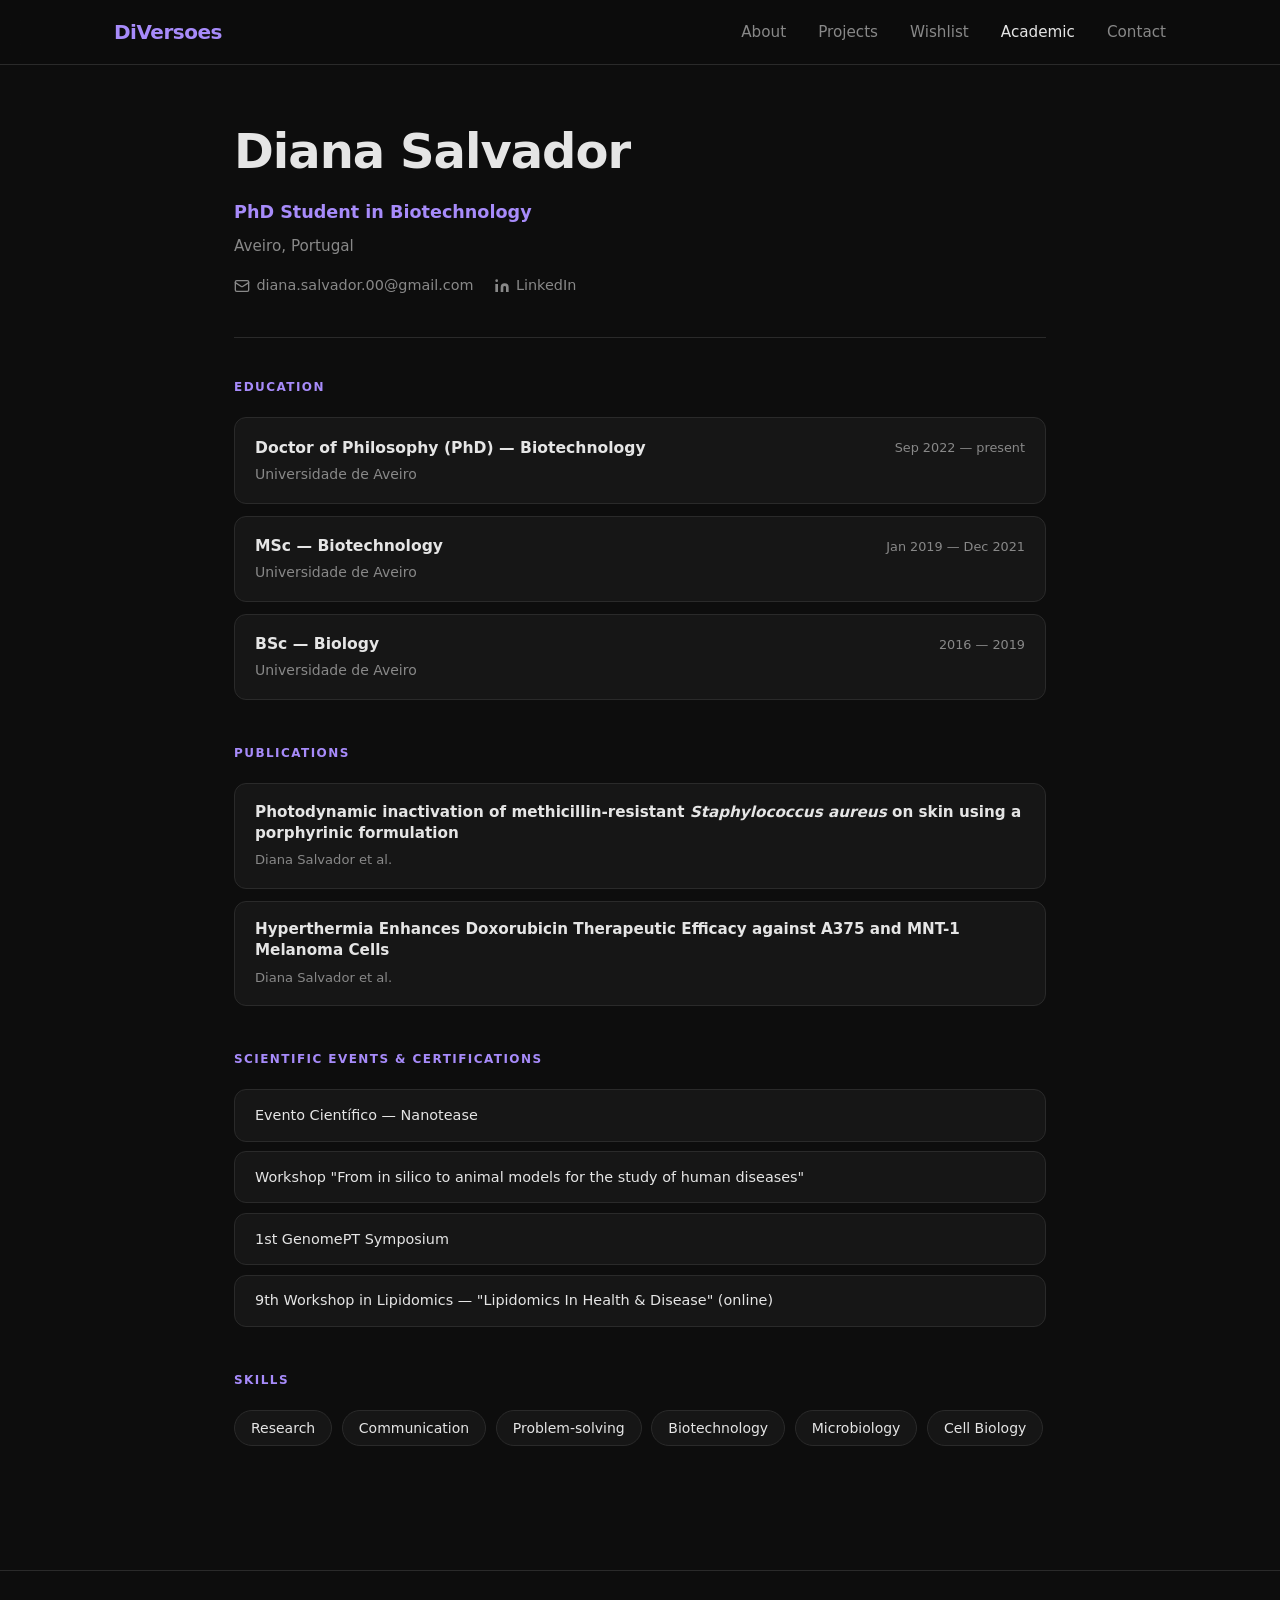
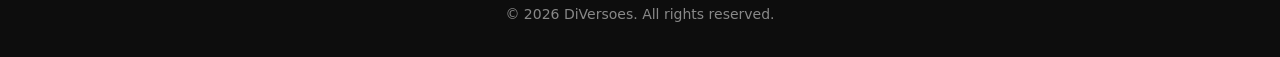
==== academic/index.html @ 7a4d8c00 "Add Academic CV page for Diana Salvador" ====
<!DOCTYPE html>
<html lang="en">
<head>
  <meta charset="UTF-8" />
  <meta name="viewport" content="width=device-width, initial-scale=1.0" />
  <title>Academic — DiVersoes</title>
  <style>
    *, *::before, *::after { box-sizing: border-box; margin: 0; padding: 0; }

    :root {
      --bg: #0d0d0d;
      --surface: #161616;
      --border: #2a2a2a;
      --accent: #7c3aed;
      --accent-light: #a78bfa;
      --text: #e5e5e5;
      --muted: #888;
      --radius: 12px;
    }

    html { scroll-behavior: smooth; }

    body {
      background: var(--bg);
      color: var(--text);
      font-family: system-ui, -apple-system, sans-serif;
      line-height: 1.6;
    }

    /* NAV */
    header {
      position: sticky;
      top: 0;
      z-index: 100;
      background: rgba(13,13,13,0.85);
      backdrop-filter: blur(12px);
      border-bottom: 1px solid var(--border);
    }
    nav {
      max-width: 1100px;
      margin: 0 auto;
      padding: 1rem 1.5rem;
      display: flex;
      align-items: center;
      justify-content: space-between;
    }
    .logo {
      font-size: 1.25rem;
      font-weight: 700;
      color: var(--accent-light);
      letter-spacing: -0.5px;
      text-decoration: none;
    }
    nav ul { list-style: none; display: flex; gap: 2rem; }
    nav a { color: var(--muted); text-decoration: none; font-size: 0.95rem; transition: color 0.2s; }
    nav a:hover, nav a.active { color: var(--text); }

    /* LAYOUT */
    main {
      max-width: 860px;
      margin: 0 auto;
      padding: 3rem 1.5rem 5rem;
    }

    /* PROFILE HEADER */
    .profile-header {
      display: flex;
      flex-direction: column;
      gap: 0.5rem;
      padding-bottom: 2.5rem;
      border-bottom: 1px solid var(--border);
      margin-bottom: 2.5rem;
    }
    .profile-header h1 {
      font-size: clamp(2rem, 5vw, 3rem);
      font-weight: 800;
      letter-spacing: -1px;
      color: var(--text);
    }
    .profile-header .title {
      font-size: 1.1rem;
      color: var(--accent-light);
      font-weight: 600;
    }
    .profile-header .location {
      font-size: 0.95rem;
      color: var(--muted);
    }
    .profile-links {
      display: flex;
      gap: 1.25rem;
      margin-top: 0.5rem;
      flex-wrap: wrap;
    }
    .profile-links a {
      color: var(--muted);
      text-decoration: none;
      font-size: 0.9rem;
      display: flex;
      align-items: center;
      gap: 0.4rem;
      transition: color 0.2s;
    }
    .profile-links a:hover { color: var(--accent-light); }
    .profile-links a svg { width: 16px; height: 16px; flex-shrink: 0; }

    /* SECTIONS */
    .cv-section {
      margin-bottom: 2.75rem;
    }
    .cv-section h2 {
      font-size: 0.75rem;
      font-weight: 700;
      letter-spacing: 0.12em;
      text-transform: uppercase;
      color: var(--accent-light);
      margin-bottom: 1.25rem;
    }

    /* TIMELINE ENTRIES */
    .entry {
      display: grid;
      grid-template-columns: 1fr;
      gap: 0.25rem;
      padding: 1.1rem 1.25rem;
      background: var(--surface);
      border: 1px solid var(--border);
      border-radius: var(--radius);
      margin-bottom: 0.75rem;
      transition: border-color 0.2s;
    }
    .entry:hover { border-color: var(--accent); }
    .entry-top {
      display: flex;
      justify-content: space-between;
      align-items: flex-start;
      gap: 1rem;
      flex-wrap: wrap;
    }
    .entry-name {
      font-weight: 600;
      font-size: 0.975rem;
      color: var(--text);
    }
    .entry-sub {
      font-size: 0.875rem;
      color: var(--muted);
      margin-top: 0.1rem;
    }
    .entry-date {
      font-size: 0.8rem;
      color: var(--muted);
      white-space: nowrap;
      margin-top: 0.15rem;
    }

    /* PUBLICATION ENTRIES */
    .pub-entry {
      padding: 1.1rem 1.25rem;
      background: var(--surface);
      border: 1px solid var(--border);
      border-radius: var(--radius);
      margin-bottom: 0.75rem;
      transition: border-color 0.2s;
    }
    .pub-entry:hover { border-color: var(--accent); }
    .pub-entry .pub-title {
      font-size: 0.95rem;
      font-weight: 600;
      color: var(--text);
      line-height: 1.4;
    }
    .pub-entry .pub-author {
      font-size: 0.82rem;
      color: var(--muted);
      margin-top: 0.3rem;
    }

    /* SKILLS */
    .skills-list {
      display: flex;
      flex-wrap: wrap;
      gap: 0.6rem;
    }
    .skill-tag {
      background: var(--surface);
      border: 1px solid var(--border);
      border-radius: 999px;
      padding: 0.35rem 1rem;
      font-size: 0.875rem;
      color: var(--text);
      transition: border-color 0.2s, color 0.2s;
    }
    .skill-tag:hover { border-color: var(--accent-light); color: var(--accent-light); }

    /* EVENTS */
    .event-entry {
      padding: 0.85rem 1.25rem;
      background: var(--surface);
      border: 1px solid var(--border);
      border-radius: var(--radius);
      margin-bottom: 0.6rem;
      font-size: 0.9rem;
      color: var(--text);
      transition: border-color 0.2s;
    }
    .event-entry:hover { border-color: var(--accent); }

    /* FOOTER */
    footer {
      border-top: 1px solid var(--border);
      text-align: center;
      padding: 2rem 1.5rem;
      color: var(--muted);
      font-size: 0.875rem;
    }
  </style>
</head>
<body>

  <header>
    <nav>
      <a href="/" class="logo">DiVersoes</a>
      <ul>
        <li><a href="/#about">About</a></li>
        <li><a href="/#projects">Projects</a></li>
        <li><a href="/wishlist">Wishlist</a></li>
        <li><a href="/academic" class="active">Academic</a></li>
        <li><a href="/#contact">Contact</a></li>
      </ul>
    </nav>
  </header>

  <main>

    <!-- Profile Header -->
    <div class="profile-header">
      <h1>Diana Salvador</h1>
      <div class="title">PhD Student in Biotechnology</div>
      <div class="location">Aveiro, Portugal</div>
      <div class="profile-links">
        <a href="mailto:diana.salvador.00@gmail.com">
          <svg viewBox="0 0 24 24" fill="none" stroke="currentColor" stroke-width="2" stroke-linecap="round" stroke-linejoin="round"><rect x="2" y="4" width="20" height="16" rx="2"/><path d="m22 7-8.97 5.7a1.94 1.94 0 0 1-2.06 0L2 7"/></svg>
          diana.salvador.00@gmail.com
        </a>
        <a href="https://www.linkedin.com/in/dianasalvador" target="_blank" rel="noopener">
          <svg viewBox="0 0 24 24" fill="currentColor"><path d="M16 8a6 6 0 0 1 6 6v7h-4v-7a2 2 0 0 0-2-2 2 2 0 0 0-2 2v7h-4v-7a6 6 0 0 1 6-6z"/><rect x="2" y="9" width="4" height="12"/><circle cx="4" cy="4" r="2"/></svg>
          LinkedIn
        </a>
      </div>
    </div>

    <!-- Education -->
    <section class="cv-section">
      <h2>Education</h2>

      <div class="entry">
        <div class="entry-top">
          <div>
            <div class="entry-name">Doctor of Philosophy (PhD) — Biotechnology</div>
            <div class="entry-sub">Universidade de Aveiro</div>
          </div>
          <div class="entry-date">Sep 2022 — present</div>
        </div>
      </div>

      <div class="entry">
        <div class="entry-top">
          <div>
            <div class="entry-name">MSc — Biotechnology</div>
            <div class="entry-sub">Universidade de Aveiro</div>
          </div>
          <div class="entry-date">Jan 2019 — Dec 2021</div>
        </div>
      </div>

      <div class="entry">
        <div class="entry-top">
          <div>
            <div class="entry-name">BSc — Biology</div>
            <div class="entry-sub">Universidade de Aveiro</div>
          </div>
          <div class="entry-date">2016 — 2019</div>
        </div>
      </div>
    </section>

    <!-- Publications -->
    <section class="cv-section">
      <h2>Publications</h2>

      <div class="pub-entry">
        <div class="pub-title">Photodynamic inactivation of methicillin-resistant <em>Staphylococcus aureus</em> on skin using a porphyrinic formulation</div>
        <div class="pub-author">Diana Salvador et al.</div>
      </div>

      <div class="pub-entry">
        <div class="pub-title">Hyperthermia Enhances Doxorubicin Therapeutic Efficacy against A375 and MNT-1 Melanoma Cells</div>
        <div class="pub-author">Diana Salvador et al.</div>
      </div>
    </section>

    <!-- Scientific Events & Certifications -->
    <section class="cv-section">
      <h2>Scientific Events &amp; Certifications</h2>
      <div class="event-entry">Evento Científico — Nanotease</div>
      <div class="event-entry">Workshop "From in silico to animal models for the study of human diseases"</div>
      <div class="event-entry">1st GenomePT Symposium</div>
      <div class="event-entry">9th Workshop in Lipidomics — "Lipidomics In Health &amp; Disease" (online)</div>
    </section>

    <!-- Skills -->
    <section class="cv-section">
      <h2>Skills</h2>
      <div class="skills-list">
        <span class="skill-tag">Research</span>
        <span class="skill-tag">Communication</span>
        <span class="skill-tag">Problem-solving</span>
        <span class="skill-tag">Biotechnology</span>
        <span class="skill-tag">Microbiology</span>
        <span class="skill-tag">Cell Biology</span>
      </div>
    </section>

  </main>

  <footer>
    <p>&copy; 2026 DiVersoes. All rights reserved.</p>
  </footer>

</body>
</html>
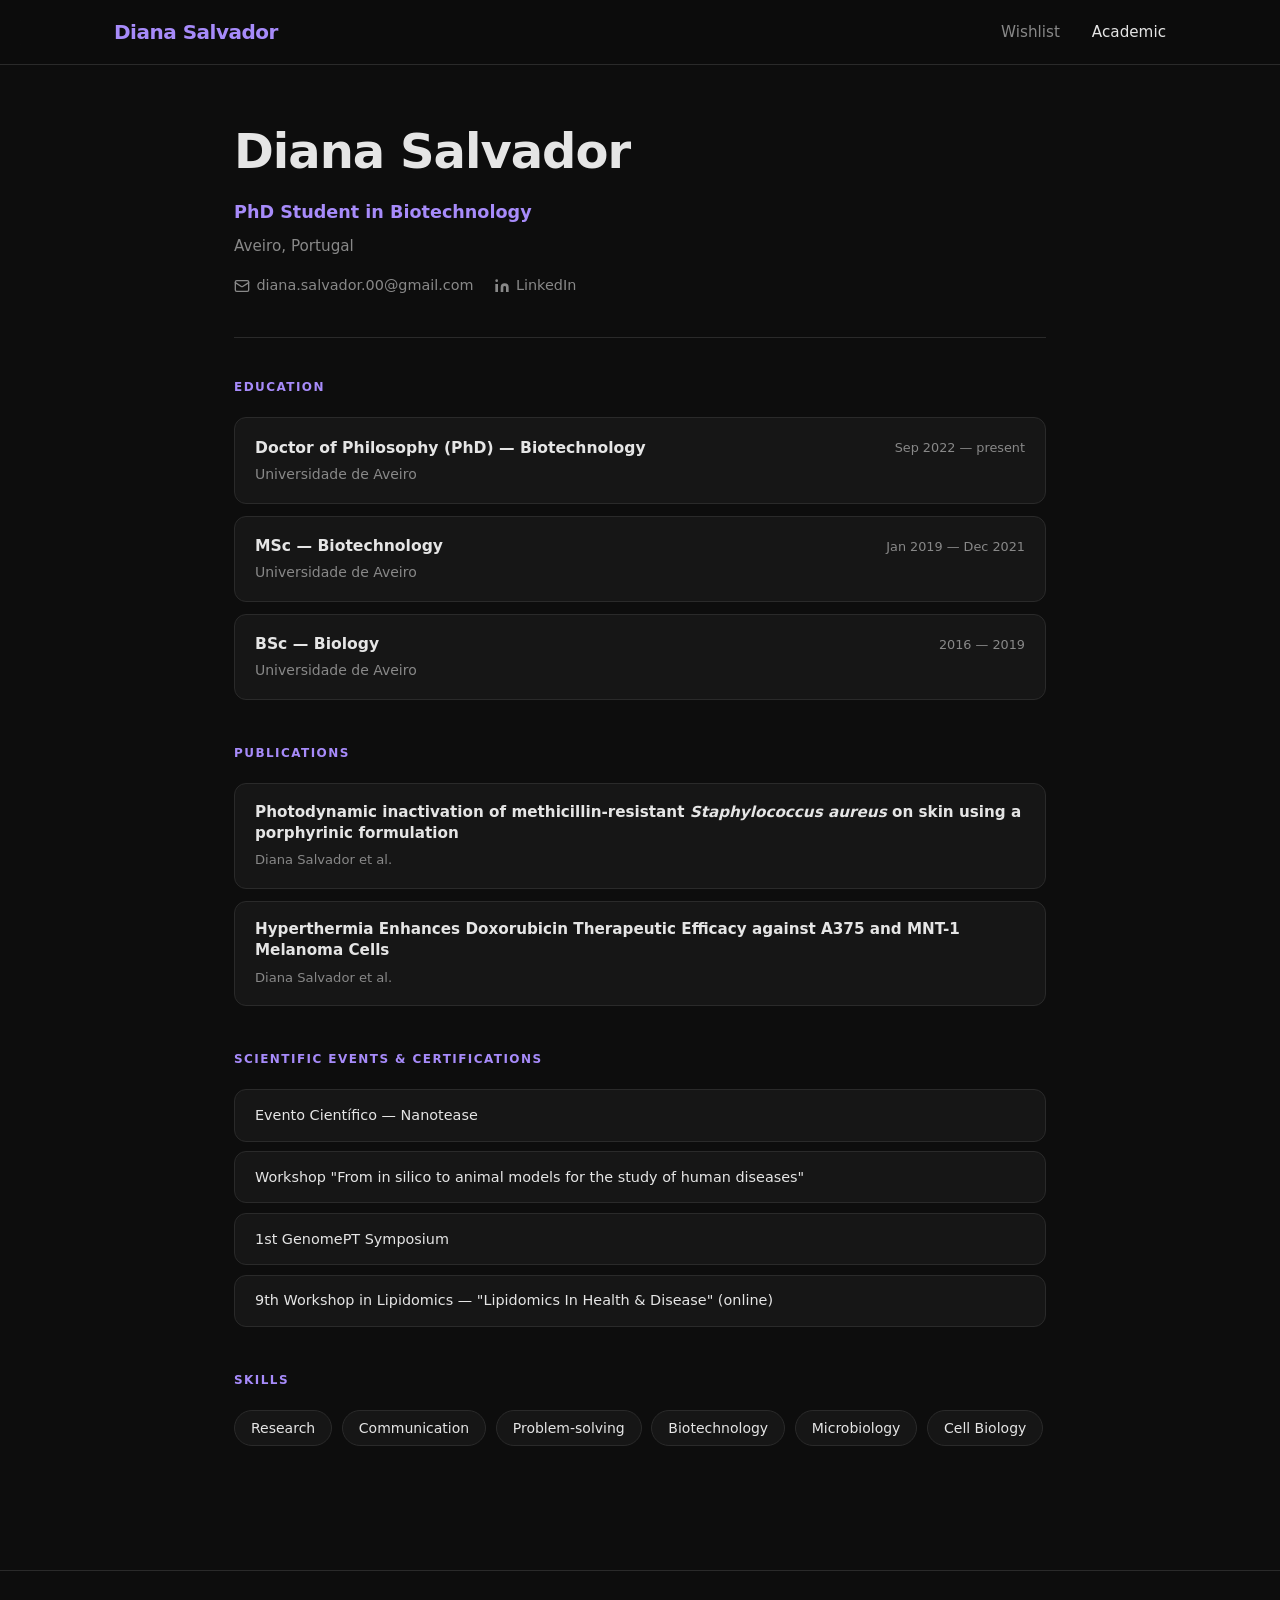
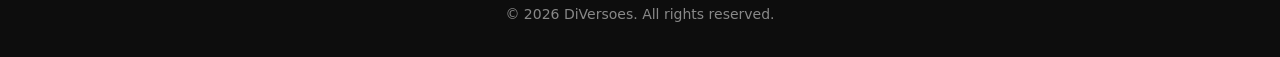
==== commit 9e0619c1: "Academic: sync nav tabs, rename logo to Diana Salvador" ====
--- a/academic/index.html
+++ b/academic/index.html
@@ -220,13 +220,10 @@
 
   <header>
     <nav>
-      <a href="/" class="logo">DiVersoes</a>
+      <a href="/" class="logo">Diana Salvador</a>
       <ul>
-        <li><a href="/#about">About</a></li>
-        <li><a href="/#projects">Projects</a></li>
         <li><a href="/wishlist">Wishlist</a></li>
         <li><a href="/academic" class="active">Academic</a></li>
-        <li><a href="/#contact">Contact</a></li>
       </ul>
     </nav>
   </header>
